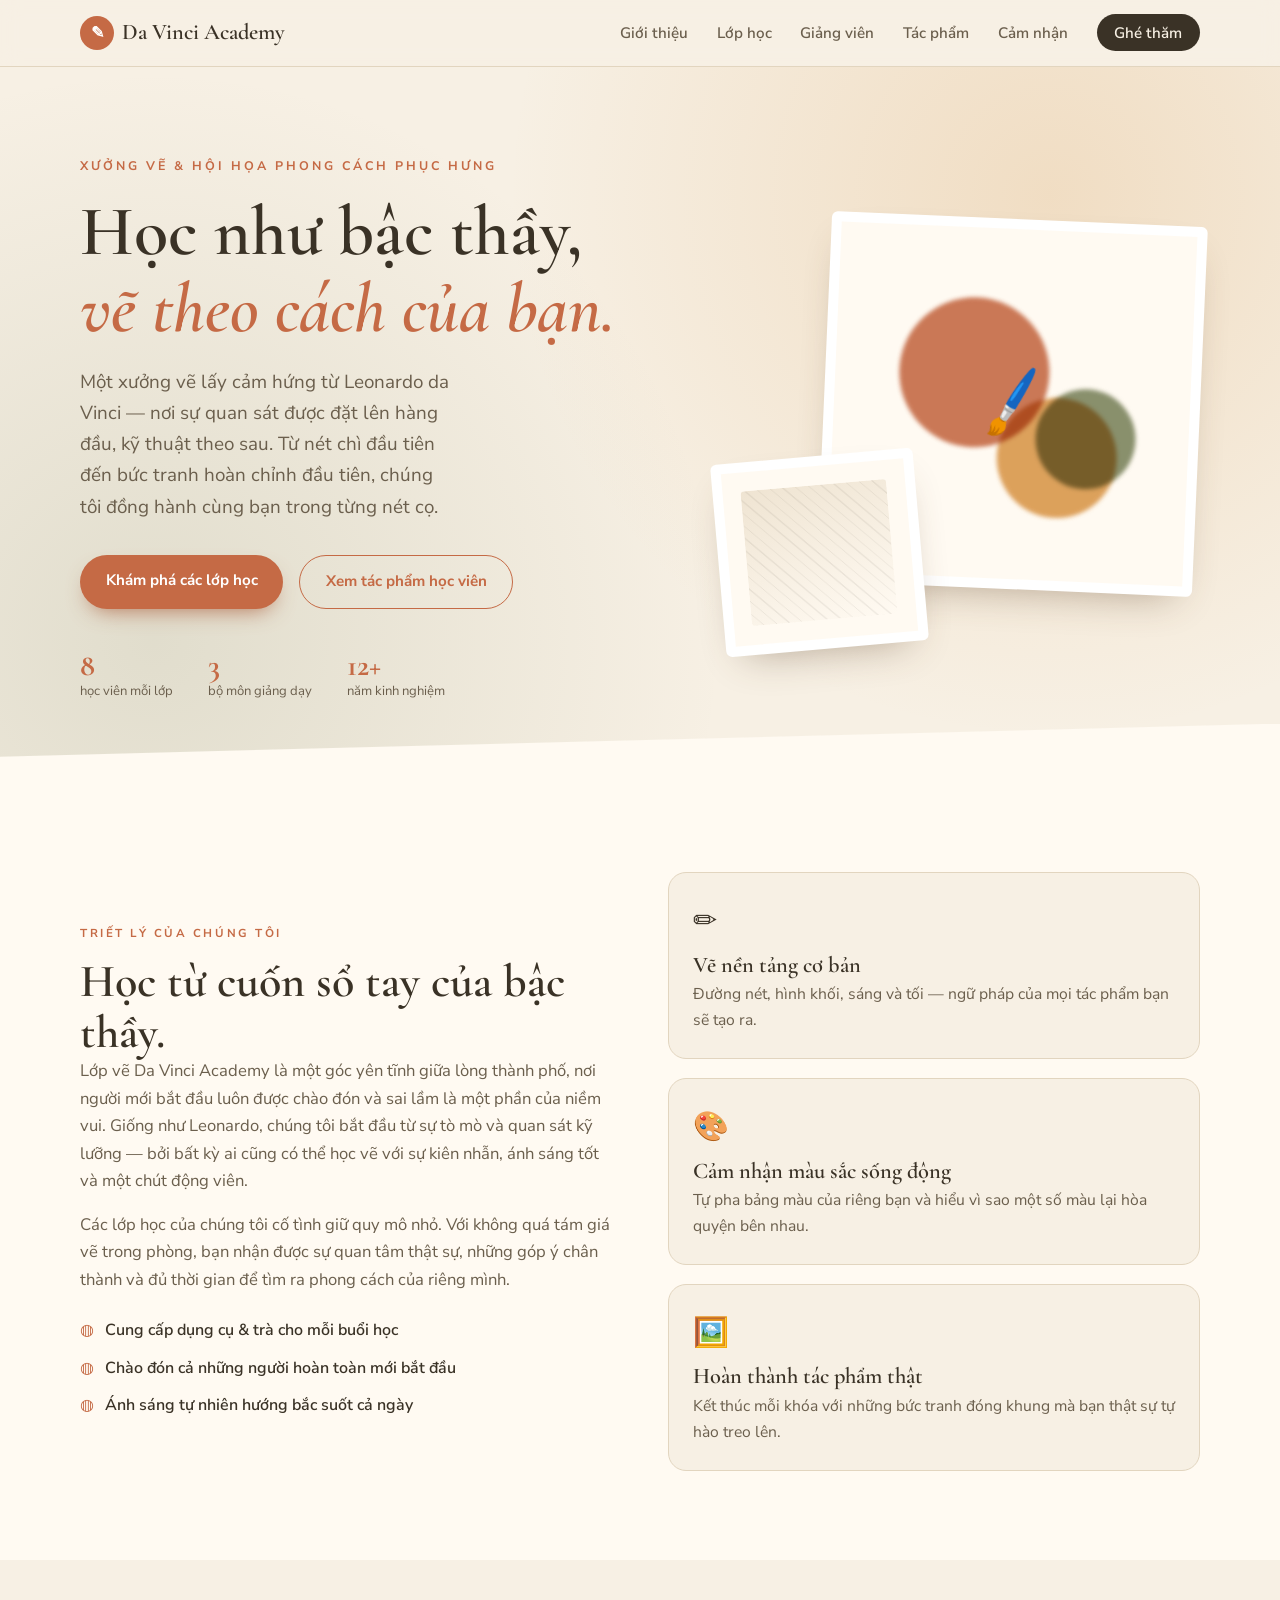
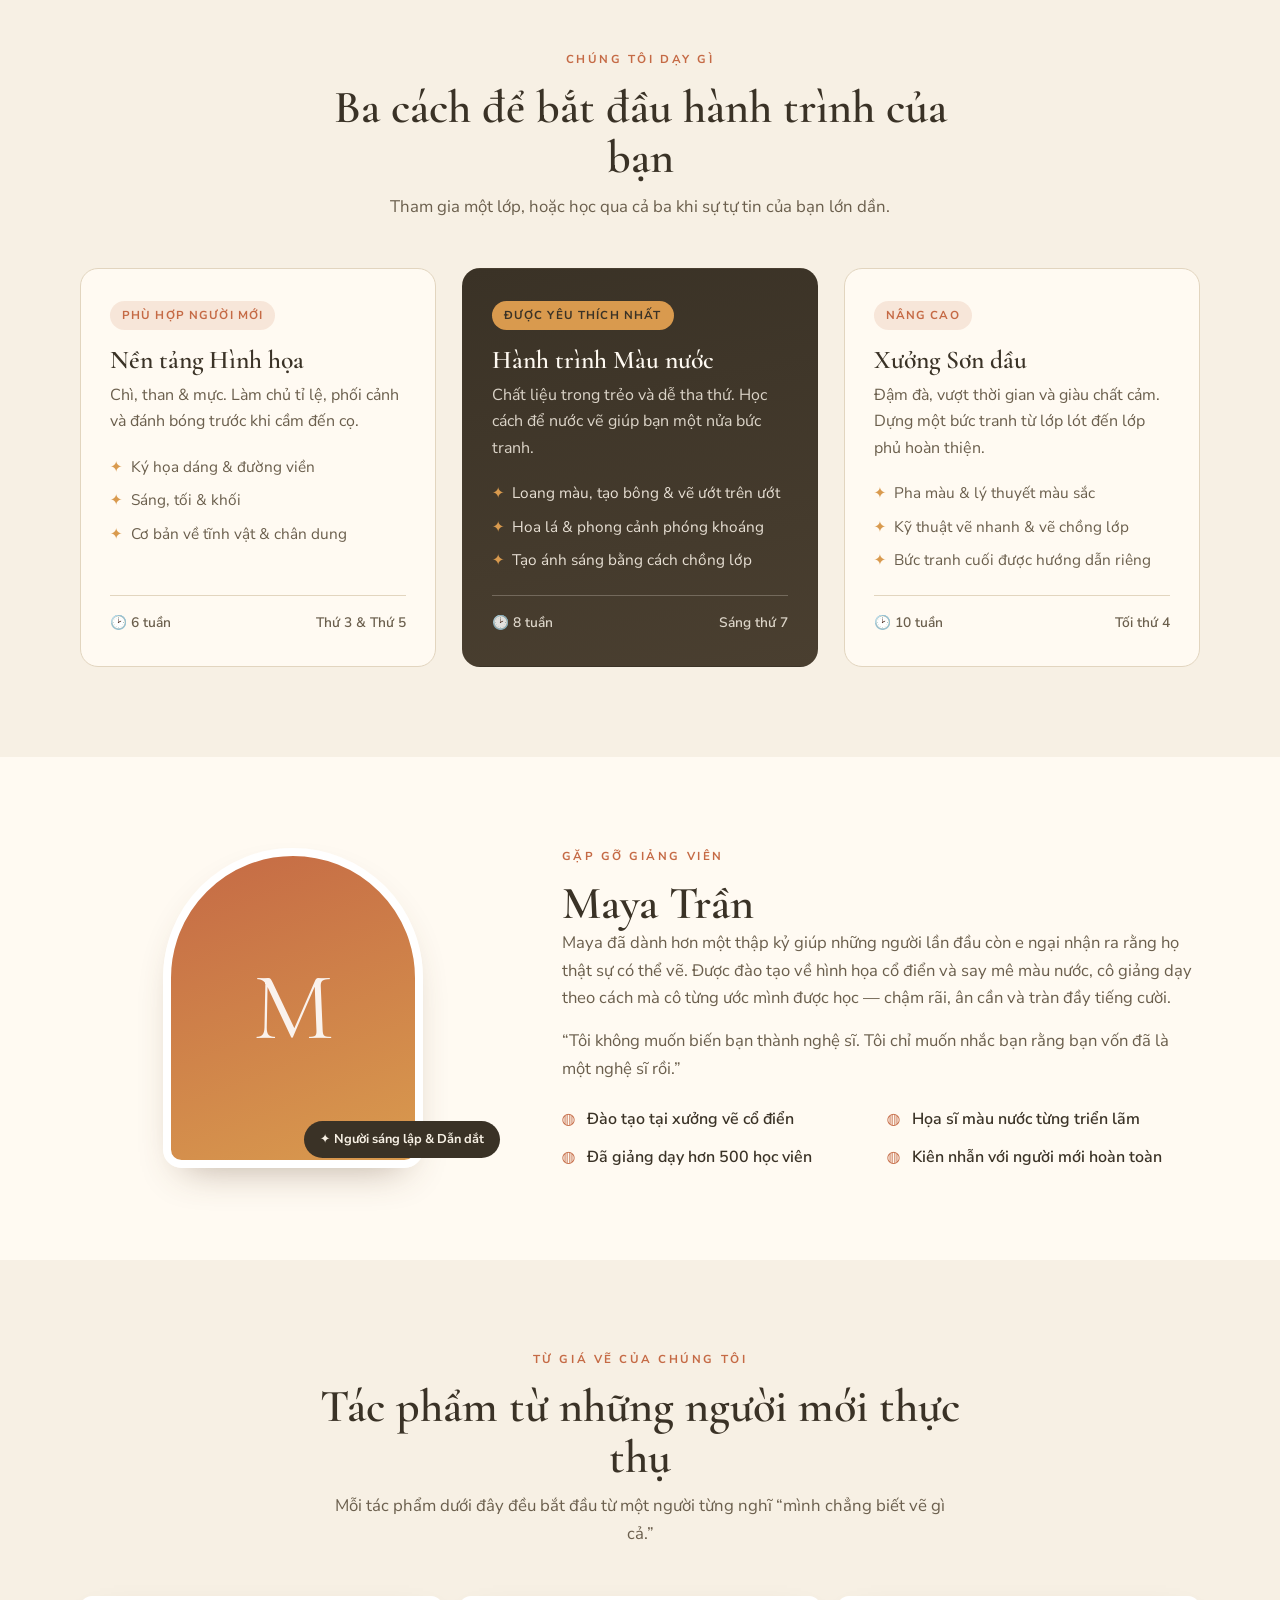
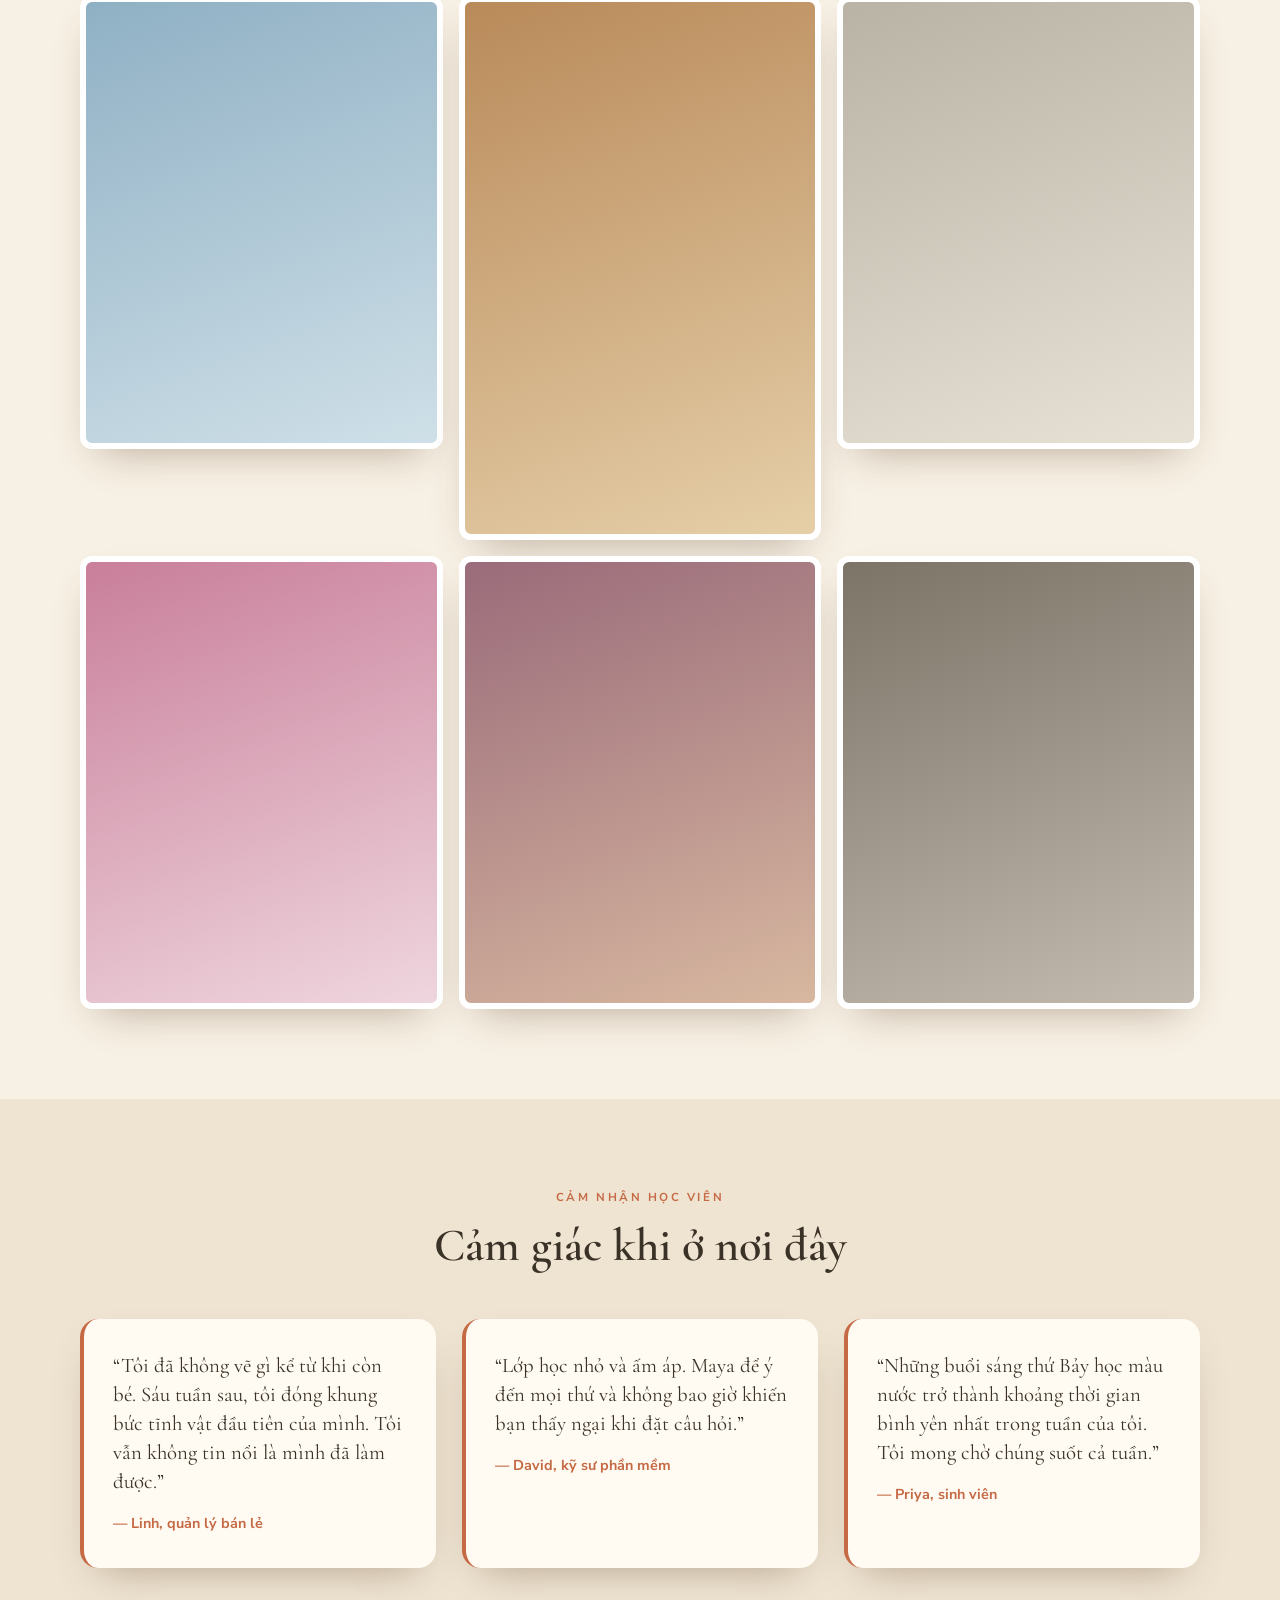
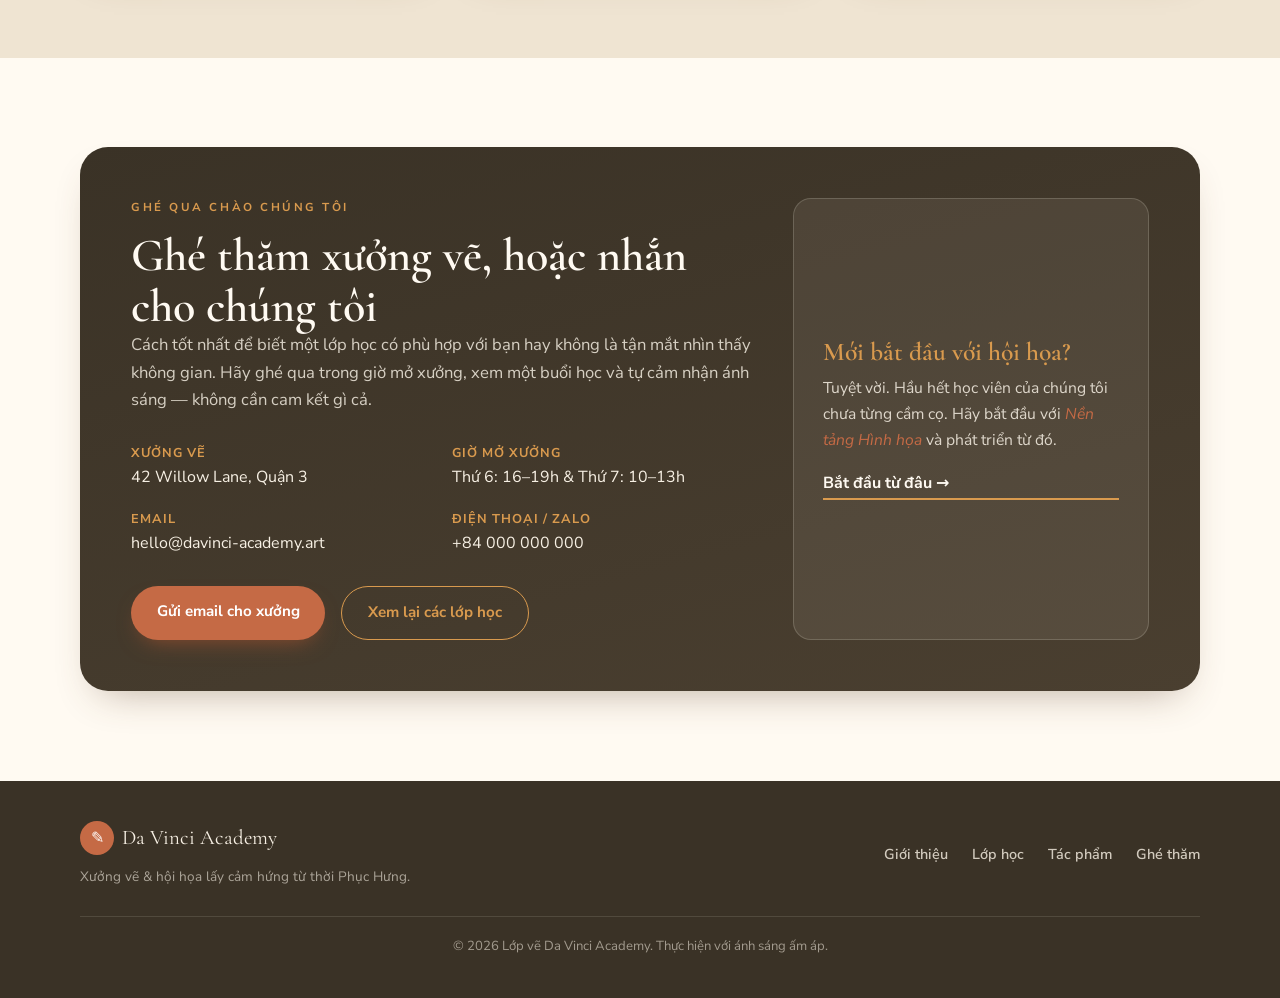
==== studio.html @ dcdc7dc7 "Đặt bản giao diện da Vinci (tối + ảnh thật) làm trang chủ - davinci.html -> index.html (trang chủ Gi" ====
<!DOCTYPE html>
<html lang="vi">
<head>
  <meta charset="UTF-8" />
  <meta name="viewport" content="width=device-width, initial-scale=1.0" />
  <meta name="description" content="Lớp vẽ Da Vinci Academy — xưởng vẽ & hội họa lấy cảm hứng từ thời Phục Hưng. Học ký họa, màu nước và sơn dầu trong những lớp nhỏ, thân thiện theo cách của các bậc thầy." />
  <title>Lớp vẽ Da Vinci Academy — Học vẽ &amp; Hội họa</title>
  <link rel="preconnect" href="https://fonts.googleapis.com" />
  <link rel="preconnect" href="https://fonts.gstatic.com" crossorigin />
  <link href="https://fonts.googleapis.com/css2?family=Cormorant+Garamond:ital,wght@0,500;0,600;1,500&family=Nunito+Sans:wght@400;600;700&display=swap" rel="stylesheet" />
  <link rel="stylesheet" href="styles.css" />
</head>
<body>
  <!-- ===== Header ===== -->
  <header class="site-header" id="top">
    <nav class="nav container">
      <a href="#top" class="brand">
        <span class="brand-mark">✎</span>
        Da&nbsp;Vinci&nbsp;Academy
      </a>
      <button class="nav-toggle" aria-label="Mở menu" aria-expanded="false">
        <span></span><span></span><span></span>
      </button>
      <ul class="nav-links">
        <li><a href="#about">Giới thiệu</a></li>
        <li><a href="#classes">Lớp học</a></li>
        <li><a href="#instructor">Giảng viên</a></li>
        <li><a href="#gallery">Tác phẩm</a></li>
        <li><a href="#voices">Cảm nhận</a></li>
        <li><a href="#visit" class="nav-cta">Ghé thăm</a></li>
      </ul>
    </nav>
  </header>

  <!-- ===== Hero ===== -->
  <section class="hero">
    <div class="container hero-inner">
      <div class="hero-copy reveal">
        <p class="eyebrow">Xưởng vẽ &amp; Hội họa phong cách Phục Hưng</p>
        <h1>Học như bậc thầy,<br /><em>vẽ theo cách của bạn.</em></h1>
        <p class="lede">
          Một xưởng vẽ lấy cảm hứng từ Leonardo da Vinci — nơi sự quan sát được đặt lên
          hàng đầu, kỹ thuật theo sau. Từ nét chì đầu tiên đến bức tranh hoàn chỉnh đầu
          tiên, chúng tôi đồng hành cùng bạn trong từng nét cọ.
        </p>
        <div class="hero-actions">
          <a href="#classes" class="btn btn-primary">Khám phá các lớp học</a>
          <a href="#gallery" class="btn btn-ghost">Xem tác phẩm học viên</a>
        </div>
        <ul class="hero-stats">
          <li><strong>8</strong><span>học viên mỗi lớp</span></li>
          <li><strong>3</strong><span>bộ môn giảng dạy</span></li>
          <li><strong>12+</strong><span>năm kinh nghiệm</span></li>
        </ul>
      </div>
      <div class="hero-art reveal">
        <div class="frame frame-lg">
          <div class="swatch s1"></div>
          <div class="swatch s2"></div>
          <div class="swatch s3"></div>
          <div class="brush">🖌️</div>
        </div>
        <div class="frame frame-sm">
          <div class="mini-sketch"></div>
        </div>
      </div>
    </div>
    <div class="hero-wave" aria-hidden="true"></div>
  </section>

  <!-- ===== About ===== -->
  <section class="section about" id="about">
    <div class="container about-grid">
      <div class="reveal">
        <p class="section-kicker">Triết lý của chúng tôi</p>
        <h2 class="section-title">Học từ cuốn sổ tay của bậc thầy.</h2>
        <p class="prose">
          Lớp vẽ Da Vinci Academy là một góc yên tĩnh giữa lòng thành phố, nơi người mới
          bắt đầu luôn được chào đón và sai lầm là một phần của niềm vui. Giống như Leonardo,
          chúng tôi bắt đầu từ sự tò mò và quan sát kỹ lưỡng — bởi bất kỳ ai cũng có thể học
          vẽ với sự kiên nhẫn, ánh sáng tốt và một chút động viên.
        </p>
        <p class="prose">
          Các lớp học của chúng tôi cố tình giữ quy mô nhỏ. Với không quá tám giá vẽ trong
          phòng, bạn nhận được sự quan tâm thật sự, những góp ý chân thành và đủ thời gian để
          tìm ra phong cách của riêng mình.
        </p>
        <ul class="feature-list">
          <li><span>◍</span> Cung cấp dụng cụ &amp; trà cho mỗi buổi học</li>
          <li><span>◍</span> Chào đón cả những người hoàn toàn mới bắt đầu</li>
          <li><span>◍</span> Ánh sáng tự nhiên hướng bắc suốt cả ngày</li>
        </ul>
      </div>
      <div class="about-cards reveal">
        <article class="chip-card">
          <div class="chip-icon">✏️</div>
          <h3>Vẽ nền tảng cơ bản</h3>
          <p>Đường nét, hình khối, sáng và tối — ngữ pháp của mọi tác phẩm bạn sẽ tạo ra.</p>
        </article>
        <article class="chip-card">
          <div class="chip-icon">🎨</div>
          <h3>Cảm nhận màu sắc sống động</h3>
          <p>Tự pha bảng màu của riêng bạn và hiểu vì sao một số màu lại hòa quyện bên nhau.</p>
        </article>
        <article class="chip-card">
          <div class="chip-icon">🖼️</div>
          <h3>Hoàn thành tác phẩm thật</h3>
          <p>Kết thúc mỗi khóa với những bức tranh đóng khung mà bạn thật sự tự hào treo lên.</p>
        </article>
      </div>
    </div>
  </section>

  <!-- ===== Classes ===== -->
  <section class="section classes" id="classes">
    <div class="container">
      <div class="section-head reveal">
        <p class="section-kicker">Chúng tôi dạy gì</p>
        <h2 class="section-title">Ba cách để bắt đầu hành trình của bạn</h2>
        <p class="section-sub">Tham gia một lớp, hoặc học qua cả ba khi sự tự tin của bạn lớn dần.</p>
      </div>
      <div class="class-grid">
        <article class="class-card reveal">
          <div class="class-tag">Phù hợp người mới</div>
          <h3>Nền tảng Hình họa</h3>
          <p>Chì, than &amp; mực. Làm chủ tỉ lệ, phối cảnh và đánh bóng trước khi cầm đến cọ.</p>
          <ul>
            <li>Ký họa dáng &amp; đường viền</li>
            <li>Sáng, tối &amp; khối</li>
            <li>Cơ bản về tĩnh vật &amp; chân dung</li>
          </ul>
          <div class="class-meta"><span>🕑 6 tuần</span><span>Thứ 3 &amp; Thứ 5</span></div>
        </article>

        <article class="class-card featured reveal">
          <div class="class-tag">Được yêu thích nhất</div>
          <h3>Hành trình Màu nước</h3>
          <p>Chất liệu trong trẻo và dễ tha thứ. Học cách để nước vẽ giúp bạn một nửa bức tranh.</p>
          <ul>
            <li>Loang màu, tạo bông &amp; vẽ ướt trên ướt</li>
            <li>Hoa lá &amp; phong cảnh phóng khoáng</li>
            <li>Tạo ánh sáng bằng cách chồng lớp</li>
          </ul>
          <div class="class-meta"><span>🕑 8 tuần</span><span>Sáng thứ 7</span></div>
        </article>

        <article class="class-card reveal">
          <div class="class-tag">Nâng cao</div>
          <h3>Xưởng Sơn dầu</h3>
          <p>Đậm đà, vượt thời gian và giàu chất cảm. Dựng một bức tranh từ lớp lót đến lớp phủ hoàn thiện.</p>
          <ul>
            <li>Pha màu &amp; lý thuyết màu sắc</li>
            <li>Kỹ thuật vẽ nhanh &amp; vẽ chồng lớp</li>
            <li>Bức tranh cuối được hướng dẫn riêng</li>
          </ul>
          <div class="class-meta"><span>🕑 10 tuần</span><span>Tối thứ 4</span></div>
        </article>
      </div>
    </div>
  </section>

  <!-- ===== Instructor ===== -->
  <section class="section instructor" id="instructor">
    <div class="container instructor-grid">
      <div class="instructor-portrait reveal">
        <div class="portrait">
          <span class="portrait-initial">M</span>
        </div>
        <div class="portrait-badge">✦ Người sáng lập &amp; Dẫn dắt</div>
      </div>
      <div class="reveal">
        <p class="section-kicker">Gặp gỡ giảng viên</p>
        <h2 class="section-title">Maya Trần</h2>
        <p class="prose">
          Maya đã dành hơn một thập kỷ giúp những người lần đầu còn e ngại nhận ra rằng họ
          thật sự có thể vẽ. Được đào tạo về hình họa cổ điển và say mê màu nước, cô giảng
          dạy theo cách mà cô từng ước mình được học — chậm rãi, ân cần và tràn đầy tiếng cười.
        </p>
        <p class="prose">
          “Tôi không muốn biến bạn thành nghệ sĩ. Tôi chỉ muốn nhắc bạn rằng bạn vốn đã là một nghệ sĩ rồi.”
        </p>
        <ul class="feature-list two-col">
          <li><span>◍</span> Đào tạo tại xưởng vẽ cổ điển</li>
          <li><span>◍</span> Họa sĩ màu nước từng triển lãm</li>
          <li><span>◍</span> Đã giảng dạy hơn 500 học viên</li>
          <li><span>◍</span> Kiên nhẫn với người mới hoàn toàn</li>
        </ul>
      </div>
    </div>
  </section>

  <!-- ===== Gallery ===== -->
  <section class="section gallery" id="gallery">
    <div class="container">
      <div class="section-head reveal">
        <p class="section-kicker">Từ giá vẽ của chúng tôi</p>
        <h2 class="section-title">Tác phẩm từ những người mới thực thụ</h2>
        <p class="section-sub">Mỗi tác phẩm dưới đây đều bắt đầu từ một người từng nghĩ “mình chẳng biết vẽ gì cả.”</p>
      </div>
      <div class="gallery-grid">
        <figure class="art-tile g1 reveal"><figcaption>Bến cảng buổi sáng · màu nước</figcaption></figure>
        <figure class="art-tile g2 reveal"><figcaption>Tĩnh vật với những quả lê · sơn dầu</figcaption></figure>
        <figure class="art-tile g3 reveal"><figcaption>Nghiên cứu bằng chì · chì graphite</figcaption></figure>
        <figure class="art-tile g4 reveal"><figcaption>Hoa dại · màu nước</figcaption></figure>
        <figure class="art-tile g5 reveal"><figcaption>Mái nhà buổi chiều · sơn dầu</figcaption></figure>
        <figure class="art-tile g6 reveal"><figcaption>Chân dung tự họa · than chì</figcaption></figure>
      </div>
    </div>
  </section>

  <!-- ===== Testimonials ===== -->
  <section class="section voices" id="voices">
    <div class="container">
      <div class="section-head reveal">
        <p class="section-kicker">Cảm nhận học viên</p>
        <h2 class="section-title">Cảm giác khi ở nơi đây</h2>
      </div>
      <div class="quote-grid">
        <blockquote class="reveal">
          <p>“Tôi đã không vẽ gì kể từ khi còn bé. Sáu tuần sau, tôi đóng khung bức tĩnh vật đầu tiên của mình. Tôi vẫn không tin nổi là mình đã làm được.”</p>
          <footer>— Linh, quản lý bán lẻ</footer>
        </blockquote>
        <blockquote class="reveal">
          <p>“Lớp học nhỏ và ấm áp. Maya để ý đến mọi thứ và không bao giờ khiến bạn thấy ngại khi đặt câu hỏi.”</p>
          <footer>— David, kỹ sư phần mềm</footer>
        </blockquote>
        <blockquote class="reveal">
          <p>“Những buổi sáng thứ Bảy học màu nước trở thành khoảng thời gian bình yên nhất trong tuần của tôi. Tôi mong chờ chúng suốt cả tuần.”</p>
          <footer>— Priya, sinh viên</footer>
        </blockquote>
      </div>
    </div>
  </section>

  <!-- ===== Visit / Info CTA ===== -->
  <section class="section visit" id="visit">
    <div class="container visit-card reveal">
      <div class="visit-copy">
        <p class="section-kicker light">Ghé qua chào chúng tôi</p>
        <h2 class="section-title">Ghé thăm xưởng vẽ, hoặc nhắn cho chúng tôi</h2>
        <p class="prose">
          Cách tốt nhất để biết một lớp học có phù hợp với bạn hay không là tận mắt nhìn thấy
          không gian. Hãy ghé qua trong giờ mở xưởng, xem một buổi học và tự cảm nhận ánh sáng
          — không cần cam kết gì cả.
        </p>
        <div class="visit-details">
          <div><strong>Xưởng vẽ</strong><span>42 Willow Lane, Quận 3</span></div>
          <div><strong>Giờ mở xưởng</strong><span>Thứ 6: 16–19h &amp; Thứ 7: 10–13h</span></div>
          <div><strong>Email</strong><span>hello@davinci-academy.art</span></div>
          <div><strong>Điện thoại / Zalo</strong><span>+84 000 000 000</span></div>
        </div>
        <div class="visit-actions">
          <a href="mailto:hello@davinci-academy.art" class="btn btn-primary">Gửi email cho xưởng</a>
          <a href="#classes" class="btn btn-ghost light">Xem lại các lớp học</a>
        </div>
      </div>
      <div class="visit-note">
        <div class="note-card">
          <h3>Mới bắt đầu với hội họa?</h3>
          <p>Tuyệt vời. Hầu hết học viên của chúng tôi chưa từng cầm cọ. Hãy bắt đầu với <em>Nền tảng Hình họa</em> và phát triển từ đó.</p>
          <a href="#classes" class="note-link">Bắt đầu từ đâu →</a>
        </div>
      </div>
    </div>
  </section>

  <!-- ===== Footer ===== -->
  <footer class="site-footer">
    <div class="container footer-inner">
      <div class="footer-brand">
        <span class="brand-mark">✎</span> Da&nbsp;Vinci&nbsp;Academy
        <p>Xưởng vẽ &amp; hội họa lấy cảm hứng từ thời Phục Hưng.</p>
      </div>
      <nav class="footer-nav">
        <a href="#about">Giới thiệu</a>
        <a href="#classes">Lớp học</a>
        <a href="#gallery">Tác phẩm</a>
        <a href="#visit">Ghé thăm</a>
      </nav>
      <p class="footer-copy">© <span id="year"></span> Lớp vẽ Da Vinci Academy. Thực hiện với ánh sáng ấm áp.</p>
    </div>
  </footer>

  <script src="script.js"></script>
</body>
</html>
---- styles.css ----
/* ===== Design tokens ===== */
:root {
  --cream: #f7f0e4;
  --cream-2: #efe4d2;
  --paper: #fffaf2;
  --ink: #3a3226;
  --ink-soft: #6b5f4d;
  --terracotta: #c56a45;
  --terracotta-dark: #a9532f;
  --ochre: #d99a4e;
  --sage: #7c8763;
  --plum: #7a5a6a;
  --line: #e2d5bf;
  --shadow: 0 18px 40px -20px rgba(90, 65, 40, 0.45);
  --radius: 18px;
  --serif: "Cormorant Garamond", Georgia, serif;
  --sans: "Nunito Sans", system-ui, sans-serif;
}

* { box-sizing: border-box; margin: 0; padding: 0; }

html { scroll-behavior: smooth; }

body {
  font-family: var(--sans);
  color: var(--ink);
  background: var(--cream);
  line-height: 1.65;
  -webkit-font-smoothing: antialiased;
}

.container { width: min(1120px, 92%); margin-inline: auto; }

img { max-width: 100%; display: block; }

a { color: inherit; text-decoration: none; }

em { font-style: italic; color: var(--terracotta); }

/* ===== Typography ===== */
h1, h2, h3 { font-family: var(--serif); font-weight: 600; line-height: 1.1; color: var(--ink); }

.section-kicker {
  font-family: var(--sans);
  text-transform: uppercase;
  letter-spacing: 0.22em;
  font-size: 0.72rem;
  font-weight: 700;
  color: var(--terracotta);
  margin-bottom: 0.8rem;
}
.section-kicker.light { color: var(--ochre); }

.section-title { font-size: clamp(1.8rem, 3.6vw, 2.9rem); }

.section-sub { color: var(--ink-soft); font-size: 1.05rem; margin-top: 0.6rem; }

.prose { color: var(--ink-soft); margin-bottom: 1rem; font-size: 1.04rem; }

/* ===== Buttons ===== */
.btn {
  display: inline-block;
  padding: 0.85rem 1.6rem;
  border-radius: 999px;
  font-weight: 700;
  font-size: 0.95rem;
  transition: transform 0.2s ease, box-shadow 0.2s ease, background 0.2s ease;
  cursor: pointer;
}
.btn-primary {
  background: var(--terracotta);
  color: #fff;
  box-shadow: 0 10px 22px -10px rgba(165, 83, 47, 0.8);
}
.btn-primary:hover { background: var(--terracotta-dark); transform: translateY(-2px); }
.btn-ghost {
  border: 1.5px solid var(--terracotta);
  color: var(--terracotta);
}
.btn-ghost:hover { background: rgba(197, 106, 69, 0.08); transform: translateY(-2px); }
.btn-ghost.light { border-color: var(--ochre); color: var(--ochre); }
.btn-ghost.light:hover { background: rgba(217, 154, 78, 0.12); }

/* ===== Header ===== */
.site-header {
  position: sticky;
  top: 0;
  z-index: 50;
  background: rgba(247, 240, 228, 0.82);
  backdrop-filter: blur(10px);
  border-bottom: 1px solid var(--line);
}
.nav { display: flex; align-items: center; justify-content: space-between; padding: 0.9rem 0; }
.brand {
  font-family: var(--serif);
  font-size: 1.4rem;
  font-weight: 600;
  display: flex;
  align-items: center;
  gap: 0.5rem;
}
.brand-mark {
  display: grid;
  place-items: center;
  width: 34px; height: 34px;
  background: var(--terracotta);
  color: #fff;
  border-radius: 50%;
  font-size: 1rem;
}
.nav-links { list-style: none; display: flex; gap: 1.8rem; align-items: center; }
.nav-links a { font-weight: 600; font-size: 0.95rem; color: var(--ink-soft); transition: color 0.2s; }
.nav-links a:hover { color: var(--terracotta); }
.nav-cta {
  background: var(--ink);
  color: var(--cream) !important;
  padding: 0.55rem 1.1rem;
  border-radius: 999px;
}
.nav-cta:hover { background: var(--terracotta) !important; }

.nav-toggle { display: none; flex-direction: column; gap: 5px; background: none; border: 0; cursor: pointer; }
.nav-toggle span { width: 26px; height: 2.5px; background: var(--ink); border-radius: 2px; transition: 0.3s; }

/* ===== Hero ===== */
.hero { position: relative; padding: clamp(3rem, 7vw, 6rem) 0 5rem; overflow: hidden; }
.hero::before {
  content: "";
  position: absolute; inset: 0;
  background:
    radial-gradient(circle at 82% 18%, rgba(217, 154, 78, 0.22), transparent 45%),
    radial-gradient(circle at 12% 80%, rgba(124, 135, 99, 0.18), transparent 45%);
  pointer-events: none;
}
.hero-inner { position: relative; display: grid; grid-template-columns: 1.1fr 0.9fr; gap: 3rem; align-items: center; }
.eyebrow {
  text-transform: uppercase; letter-spacing: 0.24em; font-size: 0.78rem;
  font-weight: 700; color: var(--terracotta); margin-bottom: 1rem;
}
.hero h1 { font-size: clamp(2.6rem, 5.5vw, 4.4rem); margin-bottom: 1.2rem; }
.lede { font-size: 1.18rem; color: var(--ink-soft); max-width: 34ch; margin-bottom: 2rem; }
.hero-actions { display: flex; gap: 1rem; flex-wrap: wrap; margin-bottom: 2.6rem; }
.hero-stats { list-style: none; display: flex; gap: 2.2rem; }
.hero-stats li { display: flex; flex-direction: column; }
.hero-stats strong { font-family: var(--serif); font-size: 1.9rem; color: var(--terracotta); line-height: 1; }
.hero-stats span { font-size: 0.82rem; color: var(--ink-soft); }

/* Hero artwork */
.hero-art { position: relative; height: 420px; }
.frame {
  position: absolute;
  background: var(--paper);
  border: 10px solid #fff;
  box-shadow: var(--shadow);
  border-radius: 6px;
}
.frame-lg {
  width: 78%; height: 88%; right: 0; top: 0;
  padding: 1.4rem; overflow: hidden;
  display: grid; place-items: center;
  transform: rotate(2.5deg);
}
.frame-sm {
  width: 42%; height: 46%; left: 0; bottom: -10px;
  transform: rotate(-5deg);
  display: grid; place-items: center;
}
.swatch { position: absolute; border-radius: 50%; filter: blur(2px); opacity: 0.9; }
.s1 { width: 150px; height: 150px; background: var(--terracotta); top: 20%; left: 18%; }
.s2 { width: 120px; height: 120px; background: var(--ochre); bottom: 18%; right: 20%; mix-blend-mode: multiply; }
.s3 { width: 100px; height: 100px; background: var(--sage); top: 45%; right: 15%; mix-blend-mode: multiply; }
.brush { position: relative; font-size: 3.4rem; transform: rotate(-15deg); z-index: 2; animation: sway 4s ease-in-out infinite; }
.mini-sketch {
  width: 80%; height: 78%;
  background:
    repeating-linear-gradient(45deg, transparent 0 8px, rgba(58,50,38,0.08) 8px 9px),
    linear-gradient(160deg, var(--cream-2), var(--paper));
  border-radius: 4px;
}
@keyframes sway { 0%,100% { transform: rotate(-15deg); } 50% { transform: rotate(-8deg) translateY(-6px); } }

.hero-wave {
  position: absolute; bottom: -1px; left: 0; right: 0; height: 60px;
  background: var(--paper);
  clip-path: polygon(0 55%, 100% 0, 100% 100%, 0 100%);
}

/* ===== Section base ===== */
.section { padding: clamp(3.5rem, 7vw, 6rem) 0; }
.section-head { text-align: center; max-width: 640px; margin: 0 auto 3rem; }

/* ===== About ===== */
.about { background: var(--paper); }
.about-grid { display: grid; grid-template-columns: 1fr 1fr; gap: 3.5rem; align-items: center; }
.feature-list { list-style: none; margin-top: 1.5rem; display: grid; gap: 0.7rem; }
.feature-list li { display: flex; align-items: center; gap: 0.7rem; font-weight: 600; color: var(--ink); }
.feature-list span { color: var(--terracotta); }
.feature-list.two-col { grid-template-columns: 1fr 1fr; }

.about-cards { display: grid; gap: 1.2rem; }
.chip-card {
  background: var(--cream);
  border: 1px solid var(--line);
  border-radius: var(--radius);
  padding: 1.5rem;
  transition: transform 0.25s, box-shadow 0.25s;
}
.chip-card:hover { transform: translateY(-4px); box-shadow: var(--shadow); }
.chip-icon { font-size: 1.8rem; margin-bottom: 0.5rem; }
.chip-card h3 { font-size: 1.4rem; margin-bottom: 0.3rem; }
.chip-card p { color: var(--ink-soft); font-size: 0.98rem; }

/* ===== Classes ===== */
.class-grid { display: grid; grid-template-columns: repeat(3, 1fr); gap: 1.6rem; }
.class-card {
  background: var(--paper);
  border: 1px solid var(--line);
  border-radius: var(--radius);
  padding: 2rem 1.8rem;
  display: flex; flex-direction: column;
  transition: transform 0.25s, box-shadow 0.25s;
}
.class-card:hover { transform: translateY(-6px); box-shadow: var(--shadow); }
.class-card.featured {
  background: linear-gradient(170deg, var(--ink), #4a3f30);
  color: var(--cream);
  border-color: transparent;
  transform: scale(1.03);
}
.class-card.featured:hover { transform: scale(1.03) translateY(-6px); }
.class-card.featured h3 { color: var(--paper); }
.class-card.featured p { color: rgba(247,240,228,0.85); }
.class-card.featured .class-tag { background: var(--ochre); color: var(--ink); }
.class-card.featured ul li { color: rgba(247,240,228,0.9); }
.class-card.featured .class-meta { border-color: rgba(247,240,228,0.25); color: rgba(247,240,228,0.85); }

.class-tag {
  align-self: flex-start;
  background: rgba(197,106,69,0.14);
  color: var(--terracotta);
  font-size: 0.72rem;
  font-weight: 700;
  text-transform: uppercase;
  letter-spacing: 0.1em;
  padding: 0.3rem 0.75rem;
  border-radius: 999px;
  margin-bottom: 1rem;
}
.class-card h3 { font-size: 1.6rem; margin-bottom: 0.5rem; }
.class-card > p { color: var(--ink-soft); margin-bottom: 1.2rem; }
.class-card ul { list-style: none; display: grid; gap: 0.5rem; margin-bottom: 1.4rem; }
.class-card ul li { position: relative; padding-left: 1.3rem; font-size: 0.96rem; color: var(--ink-soft); }
.class-card ul li::before { content: "✦"; position: absolute; left: 0; color: var(--ochre); }
.class-meta {
  margin-top: auto;
  display: flex; justify-content: space-between;
  border-top: 1px solid var(--line);
  padding-top: 1rem;
  font-size: 0.86rem; font-weight: 600; color: var(--ink-soft);
}

/* ===== Instructor ===== */
.instructor { background: var(--paper); }
.instructor-grid { display: grid; grid-template-columns: 0.8fr 1.2fr; gap: 3.5rem; align-items: center; }
.instructor-portrait { position: relative; display: grid; place-items: center; }
.portrait {
  width: 260px; height: 320px;
  border-radius: 140px 140px 20px 20px;
  background: linear-gradient(160deg, var(--terracotta), var(--ochre));
  display: grid; place-items: center;
  box-shadow: var(--shadow);
  border: 8px solid #fff;
}
.portrait-initial { font-family: var(--serif); font-size: 6rem; color: #fff; opacity: 0.9; }
.portrait-badge {
  position: absolute; bottom: 10px; right: 6px;
  background: var(--ink); color: var(--cream);
  padding: 0.5rem 1rem; border-radius: 999px;
  font-size: 0.8rem; font-weight: 700;
  box-shadow: var(--shadow);
}

/* ===== Gallery ===== */
.gallery-grid { display: grid; grid-template-columns: repeat(3, 1fr); gap: 1rem; }
.art-tile {
  position: relative;
  aspect-ratio: 4 / 5;
  border-radius: 12px;
  overflow: hidden;
  border: 6px solid #fff;
  box-shadow: var(--shadow);
  display: flex; align-items: flex-end;
}
.art-tile figcaption {
  width: 100%;
  padding: 0.8rem 1rem;
  background: linear-gradient(transparent, rgba(30, 24, 16, 0.75));
  color: var(--cream);
  font-size: 0.85rem; font-weight: 600;
  opacity: 0; transform: translateY(10px);
  transition: 0.3s;
}
.art-tile:hover figcaption { opacity: 1; transform: translateY(0); }
.art-tile:nth-child(2) { aspect-ratio: 4 / 6; }
.g1 { background: linear-gradient(160deg, #8fb0c4, #cfe0e8); }
.g2 { background: linear-gradient(160deg, #b98a5a, #e6cfa8); }
.g3 { background: linear-gradient(160deg, #b9b3a6, #e8e2d6); }
.g4 { background: linear-gradient(160deg, #c97f9a, #efd6de); }
.g5 { background: linear-gradient(160deg, #9a6b7a, #d8b8a0); }
.g6 { background: linear-gradient(160deg, #7d7468, #c3bab0); }

/* ===== Testimonials ===== */
.voices { background: var(--cream-2); }
.quote-grid { display: grid; grid-template-columns: repeat(3, 1fr); gap: 1.6rem; }
.quote-grid blockquote {
  background: var(--paper);
  border-radius: var(--radius);
  padding: 2rem 1.8rem;
  border-left: 4px solid var(--terracotta);
  box-shadow: var(--shadow);
}
.quote-grid p { font-family: var(--serif); font-size: 1.3rem; line-height: 1.4; color: var(--ink); margin-bottom: 1rem; }
.quote-grid footer { font-family: var(--sans); font-weight: 700; font-size: 0.9rem; color: var(--terracotta); }

/* ===== Visit ===== */
.visit { background: var(--paper); }
.visit-card {
  display: grid; grid-template-columns: 1.4fr 0.8fr; gap: 2.5rem;
  background: linear-gradient(165deg, var(--ink), #4a3f30);
  color: var(--cream);
  border-radius: 28px;
  padding: clamp(2rem, 4vw, 3.5rem);
  box-shadow: var(--shadow);
}
.visit-card .section-title { color: var(--paper); }
.visit-card .prose { color: rgba(247,240,228,0.82); }
.visit-details { display: grid; grid-template-columns: 1fr 1fr; gap: 1.2rem; margin: 1.8rem 0; }
.visit-details div { display: flex; flex-direction: column; }
.visit-details strong { color: var(--ochre); font-size: 0.8rem; text-transform: uppercase; letter-spacing: 0.08em; }
.visit-details span { color: var(--cream); }
.visit-actions { display: flex; gap: 1rem; flex-wrap: wrap; }
.note-card {
  background: rgba(247,240,228,0.08);
  border: 1px solid rgba(247,240,228,0.18);
  border-radius: var(--radius);
  padding: 1.8rem;
  height: 100%;
  display: flex; flex-direction: column; justify-content: center;
}
.note-card h3 { color: var(--ochre); font-size: 1.6rem; margin-bottom: 0.6rem; }
.note-card p { color: rgba(247,240,228,0.85); font-size: 0.98rem; margin-bottom: 1rem; }
.note-link { font-weight: 700; color: var(--paper); border-bottom: 2px solid var(--ochre); padding-bottom: 2px; }

/* ===== Footer ===== */
.site-footer { background: var(--ink); color: var(--cream); padding: 2.5rem 0; }
.footer-inner { display: flex; align-items: center; justify-content: space-between; flex-wrap: wrap; gap: 1.2rem; }
.footer-brand { font-family: var(--serif); font-size: 1.3rem; display: flex; align-items: center; gap: 0.5rem; flex-wrap: wrap; }
.footer-brand p { flex-basis: 100%; font-family: var(--sans); font-size: 0.85rem; color: rgba(247,240,228,0.6); margin-top: 0.2rem; }
.footer-nav { display: flex; gap: 1.5rem; }
.footer-nav a { color: rgba(247,240,228,0.8); font-weight: 600; font-size: 0.9rem; }
.footer-nav a:hover { color: var(--ochre); }
.footer-copy { font-size: 0.82rem; color: rgba(247,240,228,0.55); flex-basis: 100%; text-align: center; border-top: 1px solid rgba(247,240,228,0.12); padding-top: 1.2rem; margin-top: 0.5rem; }

/* ===== Reveal animation ===== */
.reveal { opacity: 0; transform: translateY(24px); transition: opacity 0.7s ease, transform 0.7s ease; }
.reveal.in { opacity: 1; transform: translateY(0); }

/* ===== Responsive ===== */
@media (max-width: 900px) {
  .hero-inner, .about-grid, .instructor-grid, .visit-card { grid-template-columns: 1fr; }
  .hero-art { height: 340px; margin-top: 1rem; }
  .class-grid, .gallery-grid, .quote-grid { grid-template-columns: 1fr 1fr; }
  .class-card.featured { transform: none; }
  .class-card.featured:hover { transform: translateY(-6px); }
  .visit-details { grid-template-columns: 1fr 1fr; }
}

@media (max-width: 620px) {
  .nav-links {
    position: absolute; top: 100%; left: 0; right: 0;
    flex-direction: column; gap: 0;
    background: var(--paper);
    border-bottom: 1px solid var(--line);
    max-height: 0; overflow: hidden;
    transition: max-height 0.35s ease;
  }
  .nav-links.open { max-height: 420px; }
  .nav-links li { width: 100%; text-align: center; border-top: 1px solid var(--line); }
  .nav-links a { display: block; padding: 0.9rem 0; }
  .nav-cta { border-radius: 0; }
  .nav-toggle { display: flex; }
  .class-grid, .gallery-grid, .quote-grid, .feature-list.two-col, .visit-details { grid-template-columns: 1fr; }
  .hero-stats { gap: 1.4rem; }
  .footer-inner { flex-direction: column; text-align: center; }
}
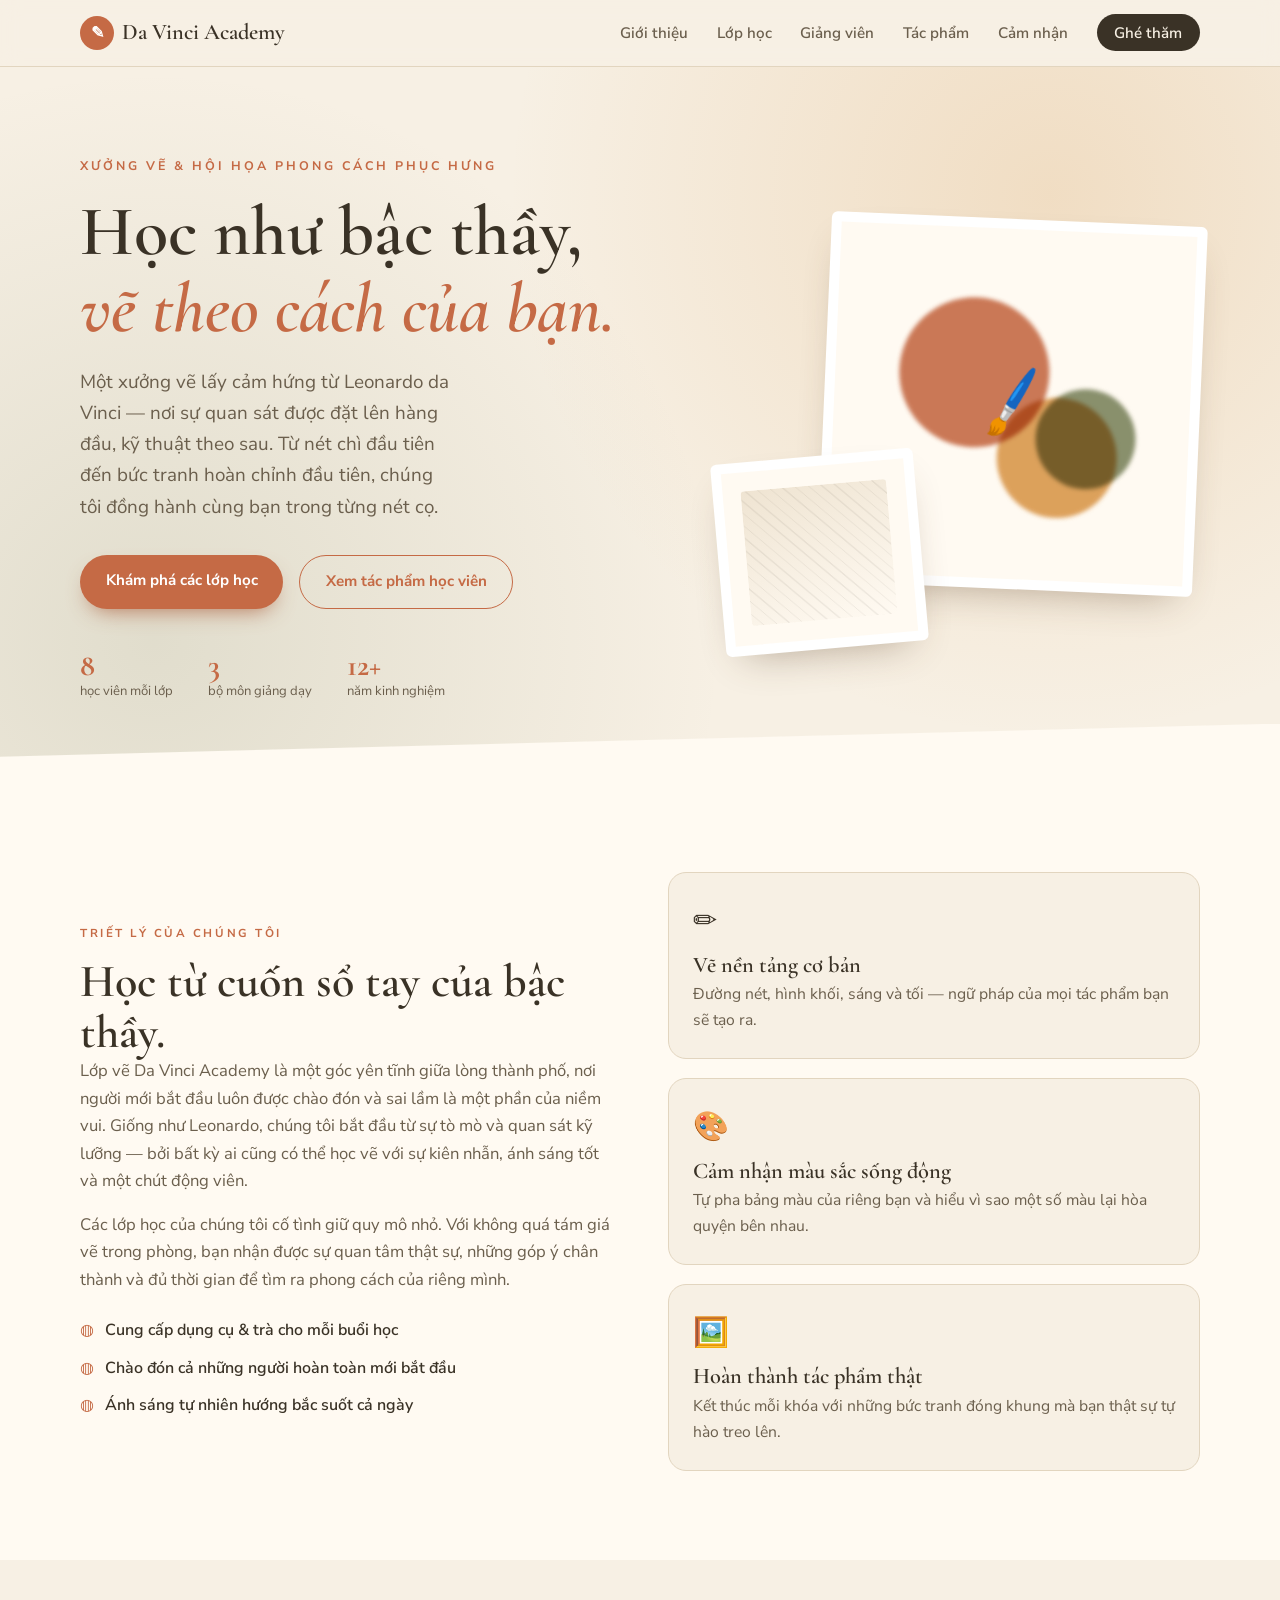
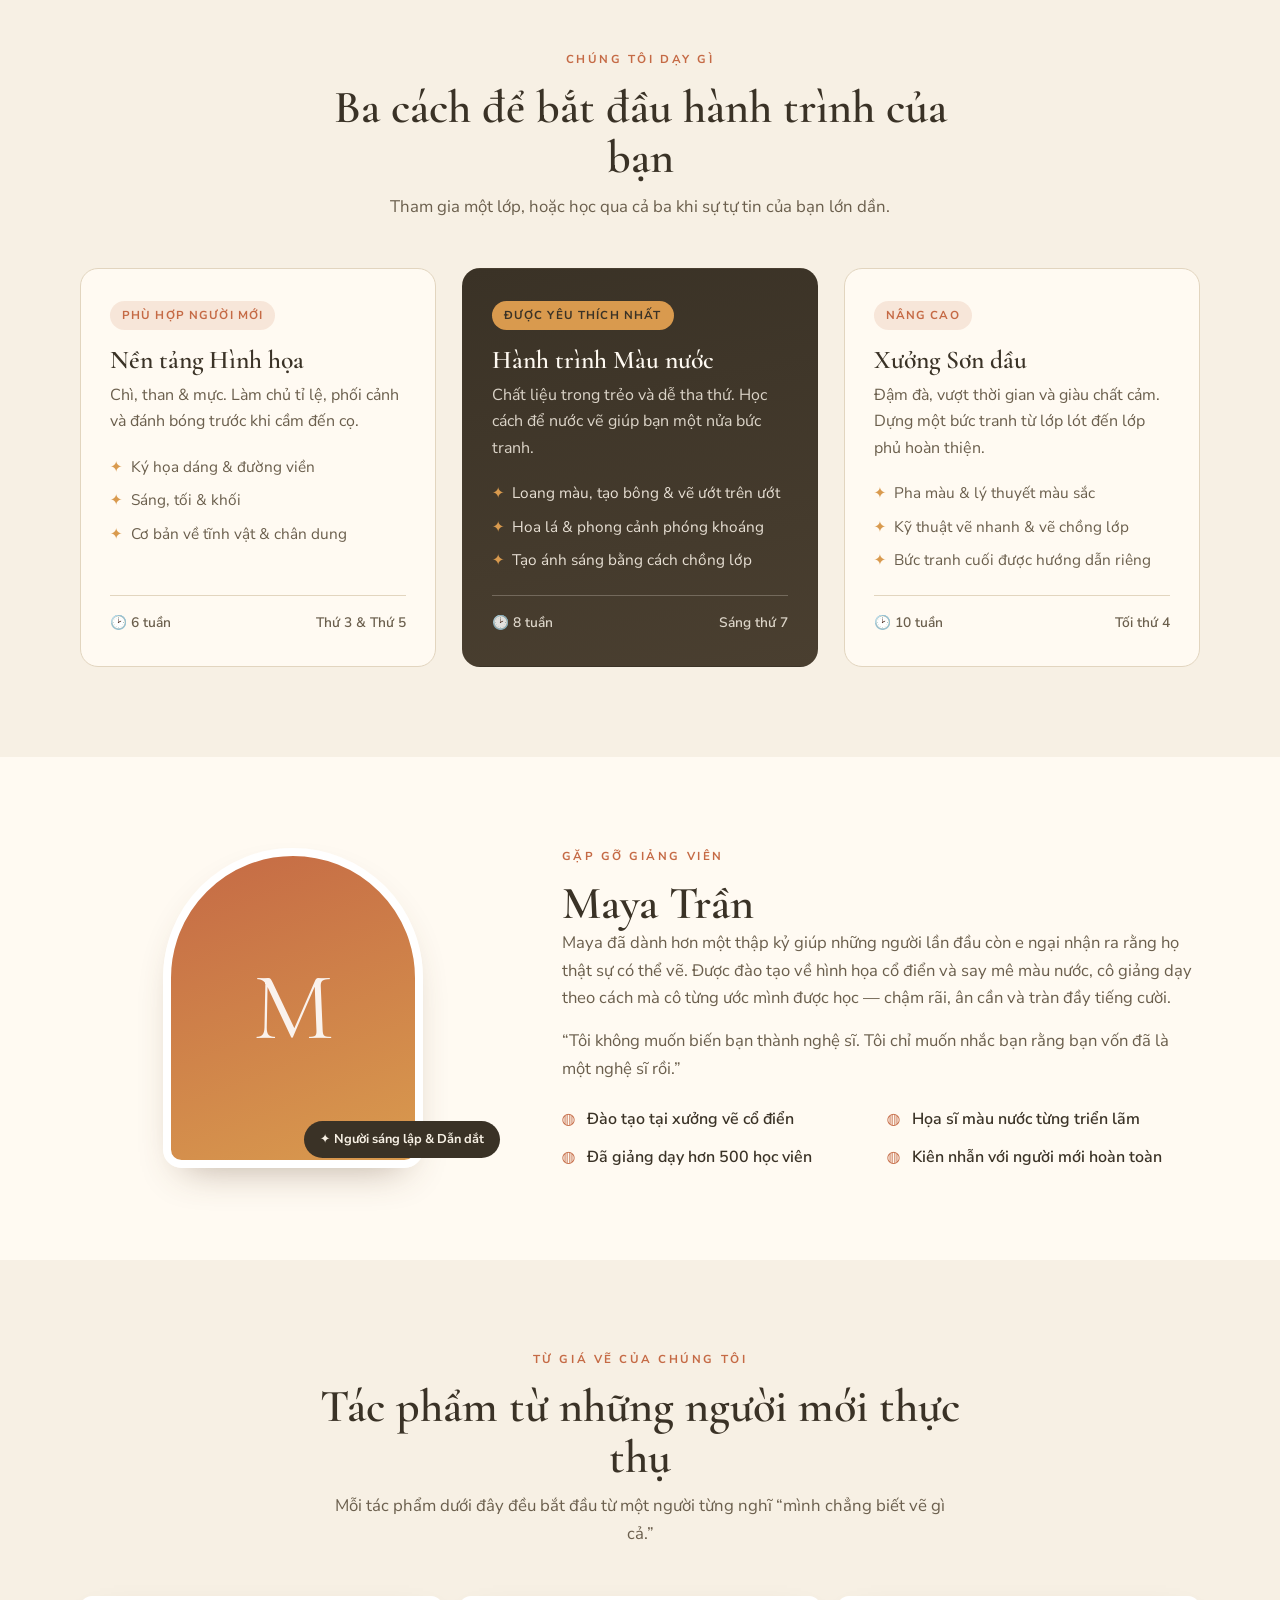
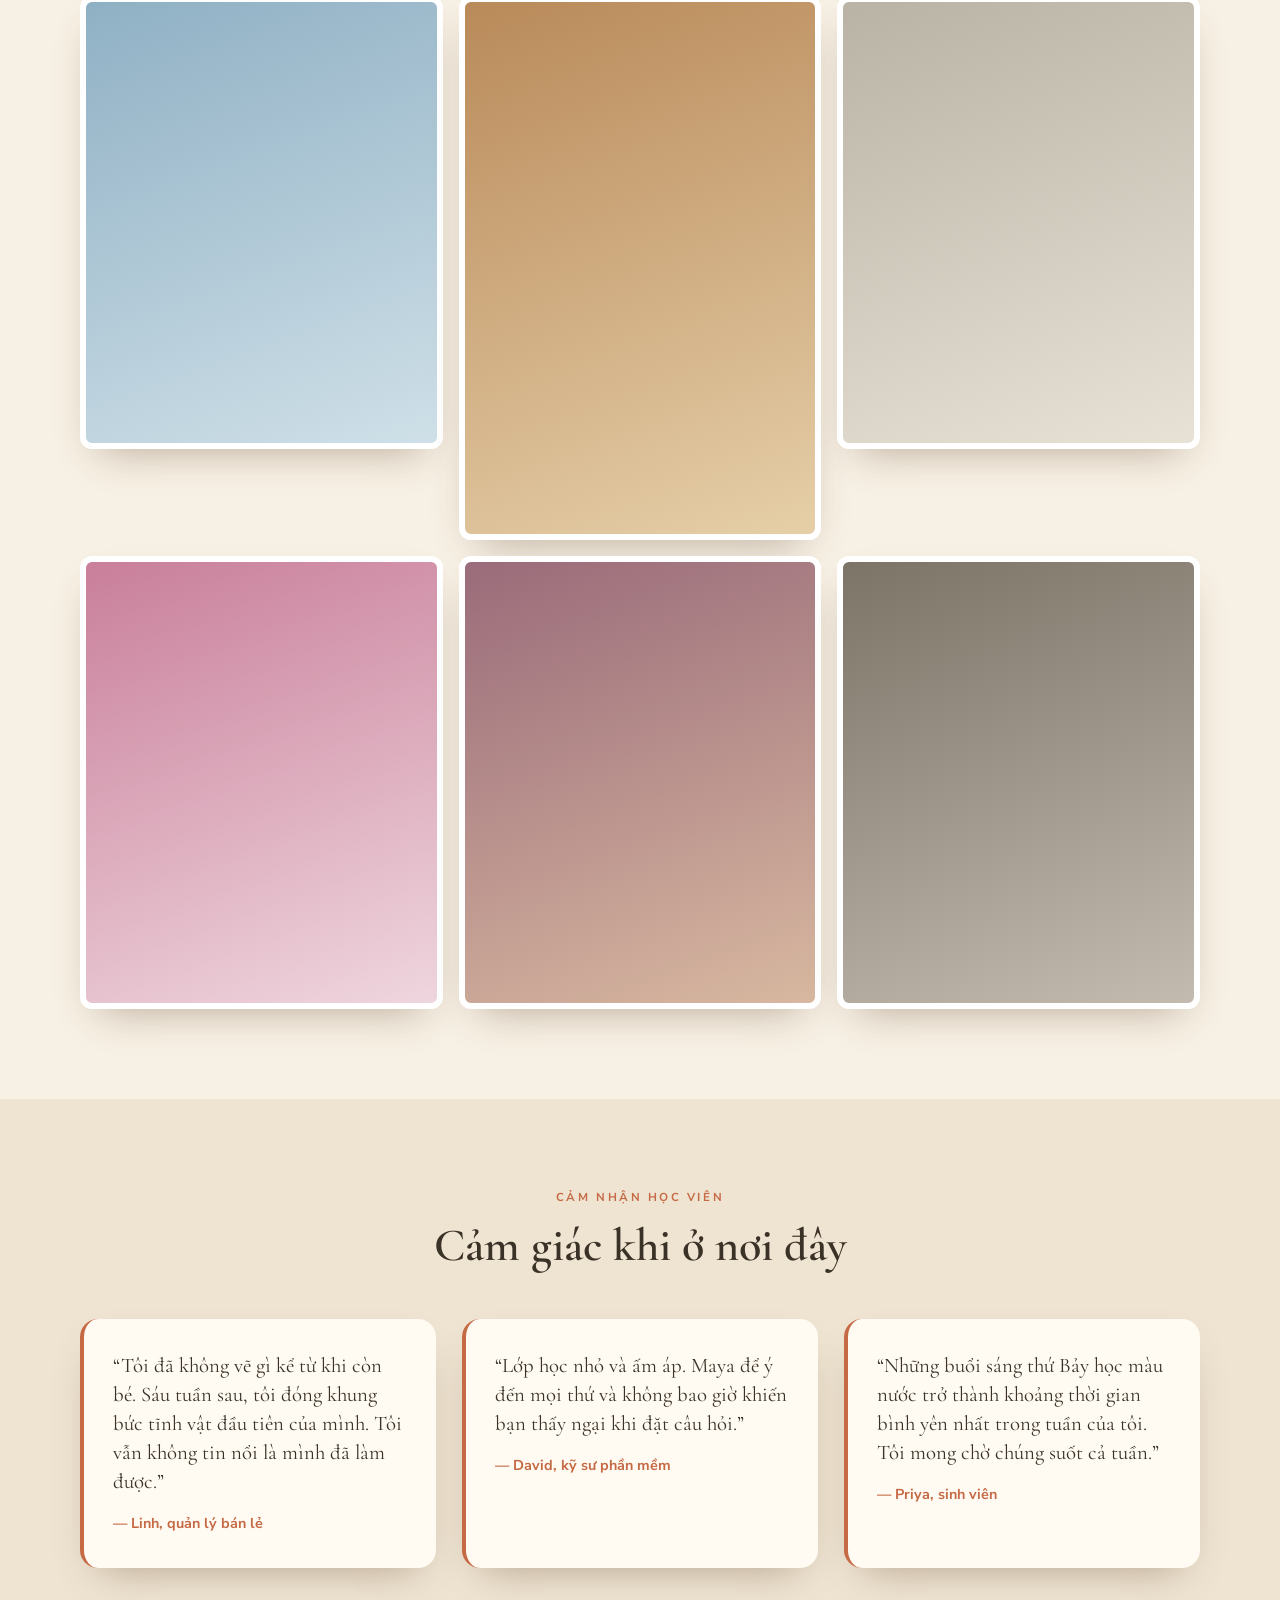
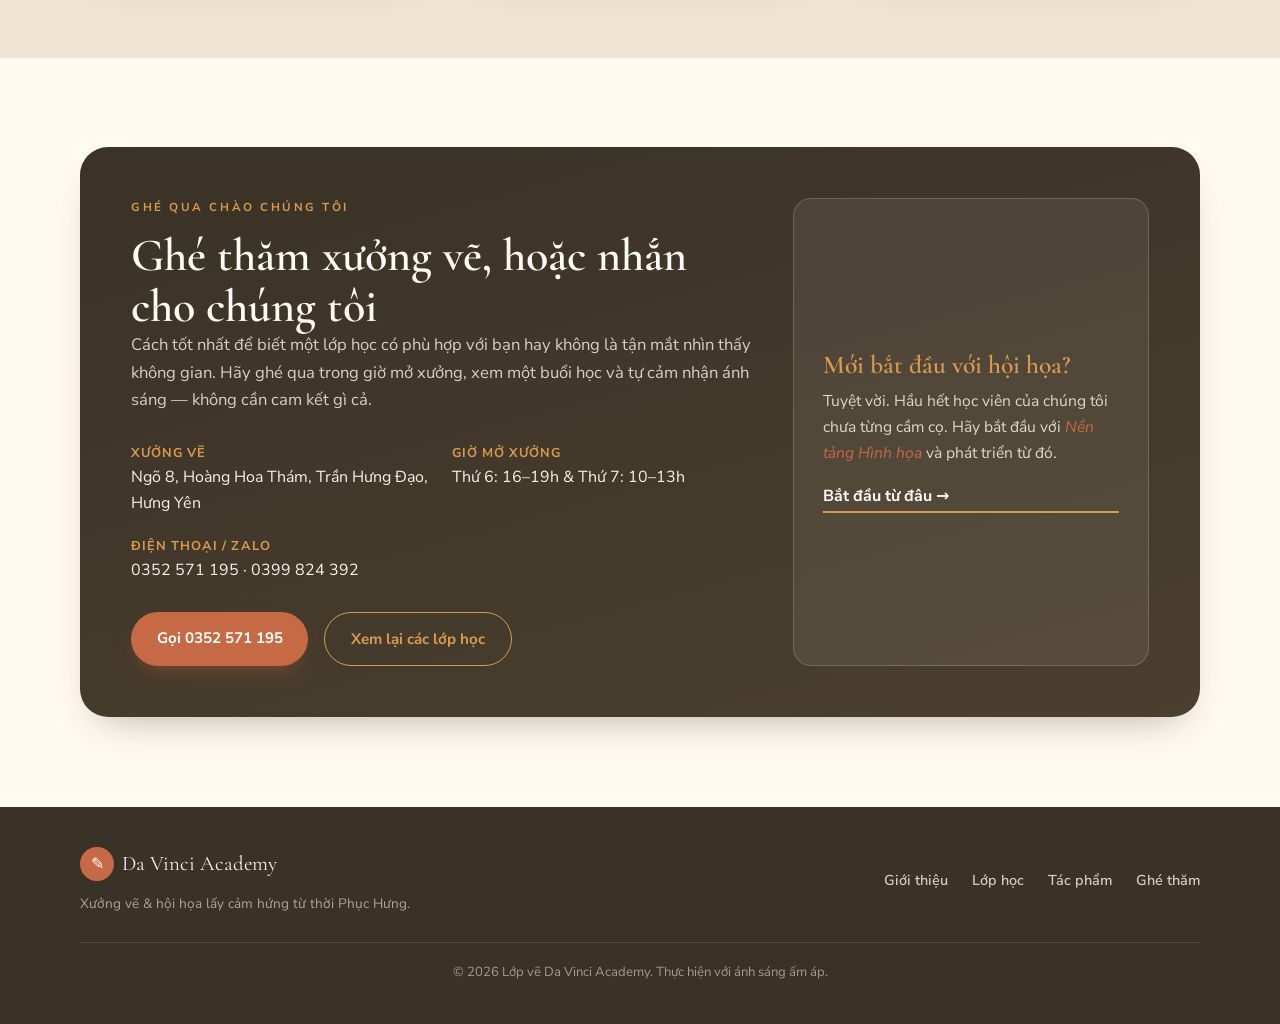
==== commit d3bf5dc9: "Cập nhật địa chỉ & số điện thoại liên hệ thật - Địa chỉ: Ngõ 8, Hoàng Hoa Thám, Trần Hưng Đạo, Hưng " ====
--- a/studio.html
+++ b/studio.html
@@ -244,13 +244,12 @@
           — không cần cam kết gì cả.
         </p>
         <div class="visit-details">
-          <div><strong>Xưởng vẽ</strong><span>42 Willow Lane, Quận 3</span></div>
+          <div><strong>Xưởng vẽ</strong><span>Ngõ 8, Hoàng Hoa Thám, Trần Hưng Đạo, Hưng Yên</span></div>
           <div><strong>Giờ mở xưởng</strong><span>Thứ 6: 16–19h &amp; Thứ 7: 10–13h</span></div>
-          <div><strong>Email</strong><span>hello@davinci-academy.art</span></div>
-          <div><strong>Điện thoại / Zalo</strong><span>+84 000 000 000</span></div>
+          <div><strong>Điện thoại / Zalo</strong><span>0352 571 195 · 0399 824 392</span></div>
         </div>
         <div class="visit-actions">
-          <a href="mailto:hello@davinci-academy.art" class="btn btn-primary">Gửi email cho xưởng</a>
+          <a href="tel:0352571195" class="btn btn-primary">Gọi 0352 571 195</a>
           <a href="#classes" class="btn btn-ghost light">Xem lại các lớp học</a>
         </div>
       </div>
